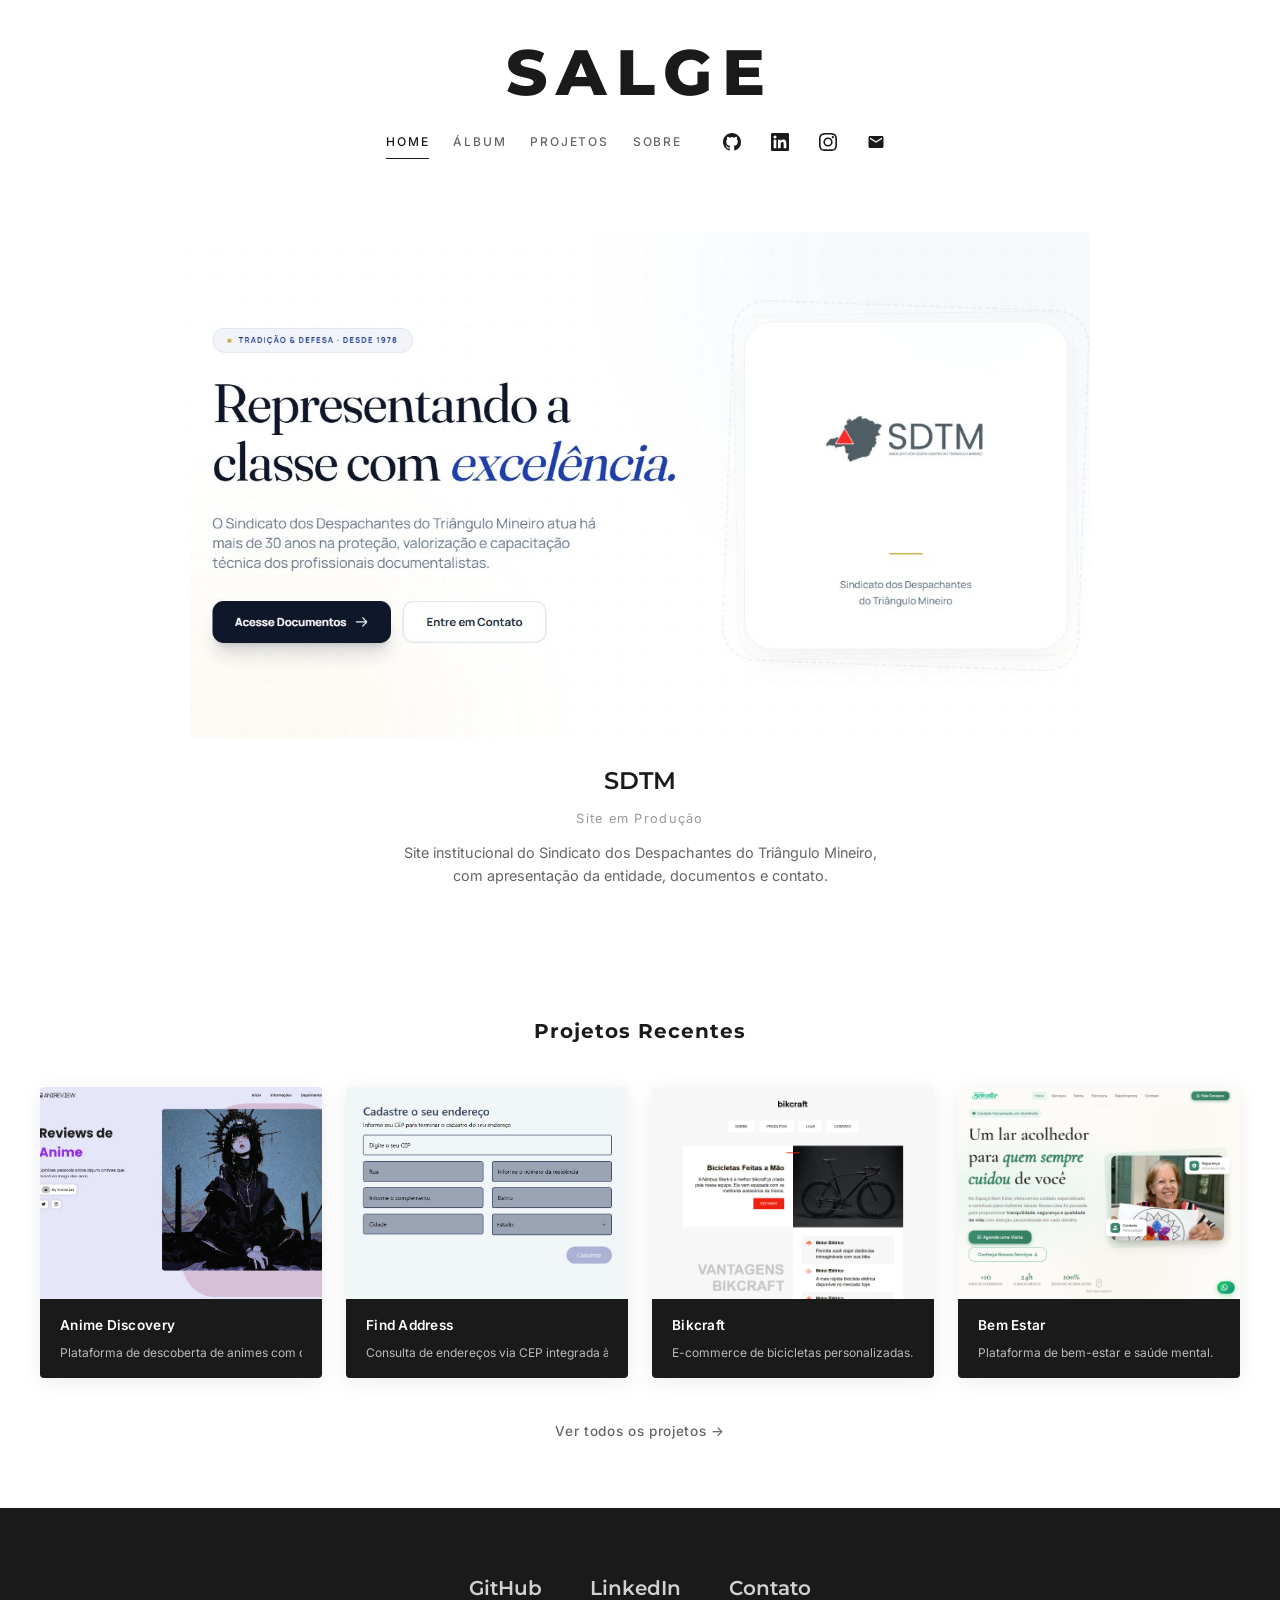
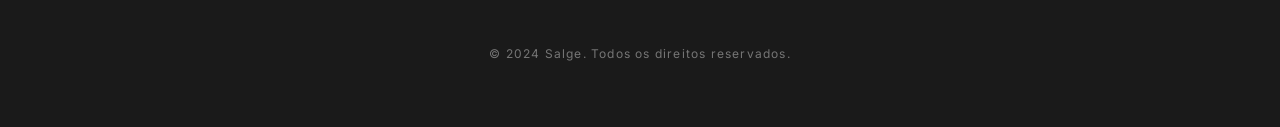
==== index.html @ 6a8a320b "Publica o portfólio estático da Salge. Inclui as páginas, o álbum otimizado, o currículo e o manifes" ====
<!DOCTYPE html>
<html lang="pt-BR">
<head>
    <meta charset="UTF-8">
    <meta name="viewport" content="width=device-width, initial-scale=1.0">
    <title>Salge</title>
    <link rel="icon" href="img/icon.png" type="image/png">
    <link rel="preconnect" href="https://fonts.googleapis.com">
    <link rel="preconnect" href="https://fonts.gstatic.com" crossorigin>
    <link href="https://fonts.googleapis.com/css2?family=Inter:wght@300;400;500;600&family=Montserrat:wght@700;800;900&display=swap" rel="stylesheet">
    <link rel="stylesheet" href="styles.css">
</head>
<body>
    <!-- Header -->
    <header class="header">
        <h1 class="header-logo">
            <a href="index.html">SALGE</a>
        </h1>
        
        <div class="header-nav-social">
            <nav class="header-nav">
                <a href="index.html" class="nav-link active">HOME</a>
                <a href="albuns.html" class="nav-link">ÁLBUM</a>
                <a href="projetos.html" class="nav-link">PROJETOS</a>
                <a href="sobre.html" class="nav-link">SOBRE</a>
            </nav>
            
            <div class="header-social">
                <a href="https://github.com/vinicius-salge/" target="_blank" class="social-icon" aria-label="GitHub">
                    <svg width="22" height="22" viewBox="0 0 24 24" fill="currentColor">
                        <path d="M12 0C5.37 0 0 5.37 0 12c0 5.31 3.435 9.795 8.205 11.385.6.105.825-.255.825-.57 0-.285-.015-1.23-.015-2.235-3.015.555-3.795-.735-4.035-1.41-.135-.345-.72-1.41-1.23-1.695-.42-.225-1.02-.78-.015-.795.945-.015 1.62.87 1.845 1.23 1.08 1.815 2.805 1.305 3.495.99.105-.78.42-1.305.765-1.605-2.67-.3-5.46-1.335-5.46-5.925 0-1.305.465-2.385 1.23-3.225-.12-.3-.54-1.53.12-3.18 0 0 1.005-.315 3.3 1.23.96-.27 1.98-.405 3-.405s2.04.135 3 .405c2.295-1.56 3.3-1.23 3.3-1.23.66 1.65.24 2.88.12 3.18.765.84 1.23 1.905 1.23 3.225 0 4.605-2.805 5.625-5.475 5.925.435.375.81 1.095.81 2.22 0 1.605-.015 2.895-.015 3.3 0 .315.225.69.825.57A12.02 12.02 0 0024 12c0-6.63-5.37-12-12-12z"/>
                    </svg>
                </a>
                <a href="https://www.linkedin.com/in/vinicius-salge/" target="_blank" class="social-icon" aria-label="LinkedIn">
                    <svg width="22" height="22" viewBox="0 0 24 24" fill="currentColor">
                        <path d="M20.447 20.452h-3.554v-5.569c0-1.328-.027-3.037-1.852-3.037-1.853 0-2.136 1.445-2.136 2.939v5.667H9.351V9h3.414v1.561h.046c.477-.9 1.637-1.85 3.37-1.85 3.601 0 4.267 2.37 4.267 5.455v6.286zM5.337 7.433a2.062 2.062 0 01-2.063-2.065 2.064 2.064 0 112.063 2.065zm1.782 13.019H3.555V9h3.564v11.452zM22.225 0H1.771C.792 0 0 .774 0 1.729v20.542C0 23.227.792 24 1.771 24h20.451C23.2 24 24 23.227 24 22.271V1.729C24 .774 23.2 0 22.222 0h.003z"/>
                    </svg>
                </a>
                <a href="https://www.instagram.com/png.salge_/" target="_blank" class="social-icon" aria-label="Instagram">
                    <svg width="22" height="22" viewBox="0 0 24 24" fill="currentColor">
                        <path d="M12 2.163c3.204 0 3.584.012 4.85.07 3.252.148 4.771 1.691 4.919 4.919.058 1.265.069 1.645.069 4.849 0 3.205-.012 3.584-.069 4.849-.149 3.225-1.664 4.771-4.919 4.919-1.266.058-1.644.07-4.85.07-3.204 0-3.584-.012-4.849-.07-3.26-.149-4.771-1.699-4.919-4.92-.058-1.265-.07-1.644-.07-4.849 0-3.204.013-3.583.07-4.849.149-3.227 1.664-4.771 4.919-4.919 1.266-.057 1.645-.069 4.849-.069zM12 0C8.741 0 8.333.014 7.053.072 2.695.272.273 2.69.073 7.052.014 8.333 0 8.741 0 12c0 3.259.014 3.668.072 4.948.2 4.358 2.618 6.78 6.98 6.98C8.333 23.986 8.741 24 12 24c3.259 0 3.668-.014 4.948-.072 4.354-.2 6.782-2.618 6.979-6.98.059-1.28.073-1.689.073-4.948 0-3.259-.014-3.667-.072-4.947-.196-4.354-2.617-6.78-6.979-6.98C15.668.014 15.259 0 12 0zm0 5.838a6.162 6.162 0 100 12.324 6.162 6.162 0 000-12.324zM12 16a4 4 0 110-8 4 4 0 010 8zm6.406-11.845a1.44 1.44 0 100 2.881 1.44 1.44 0 000-2.881z"/>
                    </svg>
                </a>
                <a href="mailto:dev.salgez@gmail.com" class="social-icon" aria-label="Email">
                    <svg width="22" height="22" viewBox="0 0 24 24" fill="currentColor">
                        <path d="M20 4H4c-1.1 0-1.99.9-1.99 2L2 18c0 1.1.9 2 2 2h16c1.1 0 2-.9 2-2V6c0-1.1-.9-2-2-2zm0 4l-8 5-8-5V6l8 5 8-5v2z"/>
                    </svg>
                </a>
            </div>
        </div>
    </header>

    <!-- Main Content -->
    <main class="main">
        <!-- Featured Project -->
        <section class="featured">
            <div class="featured-card">
                <a href="https://www.sdtm.com.br/" target="_blank" class="featured-link">
                    <div class="featured-image">
                        <img src="img/projetos/sdtm.jpg" alt="SDTM — Sindicato dos Despachantes do Triângulo Mineiro">
                    </div>
                    <div class="featured-info">
                        <h2 class="featured-title">SDTM</h2>
                        <p class="featured-year">Site em Produção</p>
                        <p class="featured-description">
                            Site institucional do Sindicato dos Despachantes do Triângulo Mineiro,
                            com apresentação da entidade, documentos e contato.
                        </p>
                    </div>
                </a>
            </div>
        </section>

        <!-- Projects Preview -->
        <section class="preview-section">
            <h2 class="section-title">Projetos Recentes</h2>
            <div class="projects-grid">
                <a href="projetos.html" class="project-card">
                    <div class="project-image">
                        <img src="img/projetos/anime-discovery.jpg" alt="Anime Discovery">
                    </div>
                    <div class="project-info">
                        <h3 class="project-title">Anime Discovery</h3>
                        <p class="project-description">Plataforma de descoberta de animes com consumo de API.</p>
                    </div>
                </a>

                <a href="projetos.html" class="project-card">
                    <div class="project-image">
                        <img src="img/projetos/find-address.jpg" alt="Find Address">
                    </div>
                    <div class="project-info">
                        <h3 class="project-title">Find Address</h3>
                        <p class="project-description">Consulta de endereços via CEP integrada à API ViaCEP.</p>
                    </div>
                </a>

                <a href="projetos.html" class="project-card">
                    <div class="project-image">
                        <img src="img/projetos/bikcraft.jpg" alt="Bikcraft">
                    </div>
                    <div class="project-info">
                        <h3 class="project-title">Bikcraft</h3>
                        <p class="project-description">E-commerce de bicicletas personalizadas.</p>
                    </div>
                </a>

                <a href="projetos.html" class="project-card">
                    <div class="project-image">
                        <img src="img/projetos/bem-estar.jpg" alt="Bem Estar">
                    </div>
                    <div class="project-info">
                        <h3 class="project-title">Bem Estar</h3>
                        <p class="project-description">Plataforma de bem-estar e saúde mental.</p>
                    </div>
                </a>
            </div>
            <div class="view-all">
                <a href="projetos.html" class="view-all-link">Ver todos os projetos →</a>
            </div>
        </section>


    </main>

    <!-- Footer -->
    <footer class="footer">
        <div class="footer-links">
            <a href="https://github.com/vinicius-salge/" target="_blank" class="footer-link">GitHub</a>
            <a href="https://www.linkedin.com/in/vinicius-salge/" target="_blank" class="footer-link">LinkedIn</a>
            <a href="mailto:dev.salgez@gmail.com" class="footer-link">Contato</a>
        </div>
        <p class="footer-copy">© 2024 Salge. Todos os direitos reservados.</p>
    </footer>

    <script src="script.js"></script>
</body>
</html>
---- styles.css ----
/* ========================================
   SALGE Portfolio - Estilos
   ======================================== */

/* Variáveis CSS */
:root {
    --color-bg: #ffffff;
    --color-bg-alt: #f5f5f5;
    --color-text: #1a1a1a;
    --color-text-muted: #666666;
    --color-text-light: #999999;
    --color-border: #e5e5e5;
    --color-card-bg: #1a1a1a;
    --font-display: 'Montserrat', -apple-system, BlinkMacSystemFont, sans-serif;
    --font-body: 'Inter', -apple-system, BlinkMacSystemFont, sans-serif;
    --transition-smooth: cubic-bezier(0.4, 0, 0.2, 1);
    --shadow-soft: 0 4px 20px rgba(0, 0, 0, 0.08);
    --shadow-hover: 0 8px 40px rgba(0, 0, 0, 0.12);
}

/* Reset e Base */
*, *::before, *::after {
    margin: 0;
    padding: 0;
    box-sizing: border-box;
}

html {
    scroll-behavior: smooth;
    font-size: 16px;
}

body {
    font-family: var(--font-body);
    background-color: var(--color-bg);
    color: var(--color-text);
    line-height: 1.6;
    -webkit-font-smoothing: antialiased;
    -moz-osx-font-smoothing: grayscale;
    overflow-x: hidden;
}

img {
    max-width: 100%;
    height: auto;
    display: block;
}

a {
    color: inherit;
    text-decoration: none;
}

/* ========================================
   HEADER - Estilo igual ao print
   ======================================== */

.header {
    padding: 2.5rem 2rem;
    display: flex;
    flex-direction: column;
    align-items: center;
    gap: 1.25rem;
    max-width: 1400px;
    margin: 0 auto;
}

/* Logo centralizado */
.header-logo {
    font-family: var(--font-display);
    font-size: 4rem;
    font-weight: 800;
    letter-spacing: 0.15em;
    line-height: 1;
}

.header-logo a {
    color: var(--color-text);
    transition: opacity 0.3s var(--transition-smooth);
}

.header-logo a:hover {
    opacity: 0.7;
}

/* Container de navegação e social */
.header-nav-social {
    display: flex;
    align-items: center;
    gap: 2rem;
    flex-wrap: wrap;
    justify-content: center;
}

/* Navegação */
.header-nav {
    display: flex;
    gap: 1.5rem;
}

.nav-link {
    font-family: var(--font-body);
    font-size: 0.75rem;
    font-weight: 500;
    letter-spacing: 0.15em;
    text-transform: uppercase;
    color: var(--color-text-muted);
    transition: color 0.3s var(--transition-smooth);
    position: relative;
}

.nav-link:hover,
.nav-link.active {
    color: var(--color-text);
}

.nav-link.active::after {
    content: "";
    position: absolute;
    left: 0;
    right: 0;
    bottom: -0.45rem;
    height: 1px;
    background-color: currentColor;
}

/* Social */
.header-social {
    display: flex;
    gap: 0.75rem;
}

.social-icon {
    width: 36px;
    height: 36px;
    display: flex;
    align-items: center;
    justify-content: center;
    color: var(--color-text);
    border-radius: 50%;
    transition: all 0.3s var(--transition-smooth);
}

.social-icon:hover {
    background-color: var(--color-bg-alt);
    transform: translateY(-2px);
}

.social-icon svg {
    width: 18px;
    height: 18px;
}

/* ========================================
   MAIN CONTENT
   ======================================== */

.main {
    min-height: calc(100vh - 200px);
}

/* Page Header */
.page-header {
    text-align: center;
    padding: 3rem 2rem;
}

.page-title {
    font-family: var(--font-display);
    font-size: 2rem;
    font-weight: 700;
    letter-spacing: 0.05em;
    margin-bottom: 0.75rem;
}

.page-description {
    font-family: var(--font-body);
    font-size: 0.95rem;
    color: var(--color-text-muted);
    max-width: 500px;
    margin: 0 auto;
}

/* ========================================
   FEATURED SECTION
   ======================================== */

.featured {
    padding: 2rem 2rem 4rem;
    display: flex;
    justify-content: center;
}

.featured-card {
    width: 100%;
    max-width: 900px;
}

.featured-link {
    display: block;
}

.featured-image {
    width: 100%;
    aspect-ratio: 16 / 9;
    overflow: hidden;
    border-radius: 4px;
    margin-bottom: 1.5rem;
}

.featured-image img {
    width: 100%;
    height: 100%;
    object-fit: cover;
    transition: transform 0.6s var(--transition-smooth);
}

.featured-link:hover .featured-image img {
    transform: scale(1.03);
}

.featured-info {
    text-align: center;
}

.featured-title {
    font-family: var(--font-display);
    font-size: 1.5rem;
    font-weight: 600;
    margin-bottom: 0.5rem;
    color: var(--color-text);
}

.featured-year {
    font-family: var(--font-body);
    font-size: 0.8rem;
    color: var(--color-text-light);
    letter-spacing: 0.1em;
    margin-bottom: 0.75rem;
}

.featured-description {
    font-family: var(--font-body);
    font-size: 0.9rem;
    color: var(--color-text-muted);
    max-width: 500px;
    margin: 0 auto;
}

/* ========================================
   PREVIEW SECTIONS
   ======================================== */

.preview-section {
    padding: 4rem 2rem;
}

.preview-section--alt {
    background-color: var(--color-bg-alt);
}

.section-title {
    font-family: var(--font-display);
    font-size: 1.25rem;
    font-weight: 700;
    letter-spacing: 0.05em;
    text-align: center;
    margin-bottom: 2.5rem;
}

/* ========================================
   PROJECTS GRID
   ======================================== */

.projects-grid {
    display: grid;
    grid-template-columns: repeat(4, 1fr);
    gap: 1.5rem;
    max-width: 1200px;
    margin: 0 auto;
}

.project-card {
    background: white;
    border-radius: 4px;
    overflow: hidden;
    box-shadow: var(--shadow-soft);
    transition: all 0.4s var(--transition-smooth);
    display: block;
}

.project-card:hover {
    transform: translateY(-8px);
    box-shadow: var(--shadow-hover);
}

.project-image {
    width: 100%;
    aspect-ratio: 4 / 3;
    overflow: hidden;
}

.project-image img {
    width: 100%;
    height: 100%;
    object-fit: cover;
    transition: transform 0.5s var(--transition-smooth);
}

.project-card:hover .project-image img {
    transform: scale(1.08);
}

.project-badge {
    position: absolute;
    top: 0.75rem;
    right: 0.75rem;
    width: 28px;
    height: 28px;
    background-color: white;
    border-radius: 50%;
    display: flex;
    align-items: center;
    justify-content: center;
    color: var(--color-text);
    box-shadow: 0 2px 8px rgba(0, 0, 0, 0.15);
    transition: transform 0.3s var(--transition-smooth);
}

.project-card:hover .project-badge {
    transform: scale(1.1);
}

.project-badge--live {
    width: auto;
    height: auto;
    padding: 0.35rem 0.75rem;
    border-radius: 4px;
    font-family: var(--font-body);
    font-size: 0.7rem;
    font-weight: 600;
    letter-spacing: 0.05em;
    text-transform: uppercase;
}

.project-info {
    background-color: var(--color-card-bg);
    padding: 1rem 1.25rem;
}

.project-title {
    font-family: var(--font-body);
    font-size: 0.85rem;
    font-weight: 600;
    color: white;
    letter-spacing: 0.02em;
    margin-bottom: 0.5rem;
}

.project-description {
    font-family: var(--font-body);
    font-size: 0.75rem;
    color: rgba(255, 255, 255, 0.7);
    line-height: 1.5;
    display: -webkit-box;
    -webkit-line-clamp: 2;
    -webkit-box-orient: vertical;
    overflow: hidden;
    white-space: nowrap;
    overflow: hidden;
    text-overflow: ellipsis;
}

.view-all {
    text-align: center;
    margin-top: 2.5rem;
}

.view-all-link {
    font-family: var(--font-body);
    font-size: 0.85rem;
    font-weight: 500;
    color: var(--color-text-muted);
    letter-spacing: 0.05em;
    transition: color 0.3s var(--transition-smooth);
}

.view-all-link:hover {
    color: var(--color-text);
}

/* ========================================
   PROJECTS PAGE
   ======================================== */

.projects-page {
    padding: 0 2rem 4rem;
}

.projects-page .projects-grid {
    max-width: 1200px;
}

/* ========================================
   MASONRY GALLERY
   ======================================== */

.gallery-section {
    padding: 0 2rem 4rem;
}

.masonry-grid {
    column-count: 4;
    column-gap: 1rem;
    max-width: 1400px;
    margin: 0 auto;
}

.masonry-column {
    display: flex;
    flex-direction: column;
    gap: 1rem;
}

.masonry-item {
    position: relative;
    overflow: hidden;
    border-radius: 4px;
    cursor: pointer;
    margin-bottom: 1rem;
    break-inside: avoid;
}

.masonry-item img {
    width: 100%;
    height: auto;
    transition: transform 0.5s var(--transition-smooth);
}

.masonry-item:hover img {
    transform: scale(1.05);
}

.masonry-overlay {
    position: absolute;
    bottom: 0;
    left: 0;
    right: 0;
    padding: 1.5rem 1rem 1rem;
    background: linear-gradient(transparent, rgba(0,0,0,0.7));
    opacity: 0;
    transition: opacity 0.3s var(--transition-smooth);
}

.masonry-item:hover .masonry-overlay {
    opacity: 1;
}

.masonry-title {
    font-family: var(--font-body);
    font-size: 0.8rem;
    font-weight: 500;
    color: white;
    letter-spacing: 0.05em;
}

/* ========================================
   FOOTER
   ======================================== */

.footer {
    padding: 4rem 2rem;
    background-color: var(--color-text);
    color: white;
}

.footer-links {
    display: flex;
    justify-content: center;
    gap: 3rem;
    margin-bottom: 2.5rem;
    flex-wrap: wrap;
}

.footer-link {
    font-family: var(--font-display);
    font-size: 1.25rem;
    font-weight: 600;
    color: white;
    opacity: 0.8;
    transition: opacity 0.3s var(--transition-smooth);
}

.footer-link:hover {
    opacity: 1;
}

.footer-copy {
    font-family: var(--font-body);
    font-size: 0.75rem;
    color: rgba(255, 255, 255, 0.4);
    letter-spacing: 0.1em;
    text-align: center;
}

/* ========================================
   ANIMAÇÕES
   ======================================== */

.fade-in {
    opacity: 0;
    transform: translateY(20px);
    transition: opacity 0.8s var(--transition-smooth), transform 0.8s var(--transition-smooth);
}

.fade-in.visible {
    opacity: 1;
    transform: translateY(0);
}

.slide-up {
    opacity: 0;
    transform: translateY(40px);
    transition: opacity 0.8s var(--transition-smooth), transform 0.8s var(--transition-smooth);
}

.slide-up.visible {
    opacity: 1;
    transform: translateY(0);
}

/* Stagger delay para cards */
.project-card:nth-child(1) { transition-delay: 0s; }
.project-card:nth-child(2) { transition-delay: 0.1s; }
.project-card:nth-child(3) { transition-delay: 0.2s; }
.project-card:nth-child(4) { transition-delay: 0.3s; }
.project-card:nth-child(5) { transition-delay: 0.4s; }
.project-card:nth-child(6) { transition-delay: 0.5s; }
.project-card:nth-child(7) { transition-delay: 0.6s; }
.project-card:nth-child(8) { transition-delay: 0.7s; }

/* ========================================
   RESPONSIVIDADE
   ======================================== */

/* Tablets */
@media (max-width: 1024px) {
    .header {
        padding: 2rem 1.5rem;
    }

    .header-logo {
        font-size: 3rem;
    }

    .header-nav-social {
        gap: 1.5rem;
    }

    .projects-grid {
        grid-template-columns: repeat(3, 1fr);
    }

    .masonry-grid {
        column-count: 3;
    }
}

/* Tablets pequenos */
@media (max-width: 768px) {
    .header {
        padding: 1.5rem;
    }

    .header-logo {
        font-size: 2rem;
    }

    .header-nav {
        gap: 1rem;
    }

    .nav-link {
        font-size: 0.7rem;
    }

    .projects-grid {
        grid-template-columns: repeat(2, 1fr);
        gap: 1rem;
    }

    .masonry-grid {
        column-count: 2;
    }

    .featured-image {
        aspect-ratio: 16 / 10;
    }

    .featured-title {
        font-size: 1.25rem;
    }

    .footer-links {
        gap: 2rem;
    }

    .footer-link {
        font-size: 1.1rem;
    }
}

/* Mobile */
@media (max-width: 480px) {
    .header {
        padding: 1.5rem 1rem;
        gap: 1rem;
    }

    .header-logo {
        font-size: 2.25rem;
    }

    .header-nav-social {
        flex-direction: column;
        gap: 1rem;
    }

    .header-nav {
        gap: 1rem;
    }

    .nav-link {
        font-size: 0.7rem;
    }

    .social-icon {
        width: 32px;
        height: 32px;
    }

    .social-icon svg {
        width: 16px;
        height: 16px;
    }

    .featured {
        padding: 1rem 1rem 3rem;
    }

    .preview-section {
        padding: 3rem 1rem;
    }

    .projects-grid {
        grid-template-columns: 1fr;
        max-width: 400px;
    }

    .masonry-grid {
        column-count: 1;
    }

    .masonry-column {
        gap: 0.75rem;
    }

    .gallery-section {
        padding: 0 1rem 3rem;
    }

    .page-header {
        padding: 2rem 1rem;
    }

    .page-title {
        font-size: 1.5rem;
    }

    .footer {
        padding: 3rem 1rem;
    }

    .footer-links {
        flex-direction: column;
        gap: 1rem;
    }
}

/* ========================================
   ACESSIBILIDADE
   ======================================== */

@media (prefers-reduced-motion: reduce) {
    *,
    *::before,
    *::after {
        animation-duration: 0.01ms !important;
        animation-iteration-count: 1 !important;
        transition-duration: 0.01ms !important;
    }
    
    html {
        scroll-behavior: auto;
    }
}

/* Foco visível para navegação por teclado */
a:focus-visible,
button:focus-visible {
    outline: 2px solid var(--color-text);
    outline-offset: 4px;
}

.social-icon:focus-visible {
    outline-offset: 2px;
}

/* ========================================
   PÁGINA SOBRE
   ======================================== */

.about-section {
    padding: 2rem 2rem 6rem;
}

.about-container {
    display: grid;
    grid-template-columns: 400px 1fr;
    gap: 4rem;
    max-width: 1000px;
    margin: 0 auto;
    align-items: start;
}

.about-image {
    position: sticky;
    top: 2rem;
}

.about-image img {
    width: 100%;
    height: auto;
    border-radius: 4px;
    object-fit: cover;
}

.about-content {
    padding-top: 0.5rem;
}

.about-title {
    font-family: var(--font-display);
    font-size: 2rem;
    font-weight: 700;
    letter-spacing: 0.05em;
    margin-bottom: 2rem;
}

.about-text {
    display: flex;
    flex-direction: column;
    gap: 1.25rem;
    margin-bottom: 3rem;
}

.about-text p {
    font-family: var(--font-body);
    font-size: 1rem;
    line-height: 1.8;
    color: var(--color-text-muted);
}

.about-skills {
    margin-bottom: 3rem;
}

.skills-title,
.contact-title {
    font-family: var(--font-display);
    font-size: 1rem;
    font-weight: 700;
    letter-spacing: 0.05em;
    margin-bottom: 1rem;
    text-transform: uppercase;
}

.skills-list {
    display: flex;
    flex-wrap: wrap;
    gap: 0.75rem;
    list-style: none;
}

.skill-tag {
    font-family: var(--font-body);
    font-size: 0.8rem;
    font-weight: 500;
    color: var(--color-text-muted);
    background-color: var(--color-bg-alt);
    padding: 0.5rem 1rem;
    border-radius: 4px;
    transition: all 0.3s var(--transition-smooth);
}

.skill-tag:hover {
    background-color: var(--color-text);
    color: white;
}

.about-contact {
    padding-top: 1rem;
    border-top: 1px solid var(--color-border);
}

.contact-text {
    font-family: var(--font-body);
    font-size: 0.95rem;
    color: var(--color-text-muted);
    margin-bottom: 0.75rem;
}

.contact-email {
    font-family: var(--font-body);
    font-size: 1rem;
    font-weight: 500;
    color: var(--color-text);
    position: relative;
    display: inline-block;
}

.contact-email::after {
    content: '';
    position: absolute;
    bottom: -2px;
    left: 0;
    width: 100%;
    height: 1px;
    background-color: var(--color-text);
    transform: scaleX(0);
    transform-origin: right;
    transition: transform 0.3s var(--transition-smooth);
}

.contact-email:hover::after {
    transform: scaleX(1);
    transform-origin: left;
}

/* Página Sobre - Versão Simples (sem foto) */
.about-section--simple {
    padding: 4rem 2rem 6rem;
    display: flex;
    align-items: center;
    justify-content: center;
    min-height: calc(100vh - 300px);
}

.about-container--simple {
    display: block;
    max-width: 680px;
    text-align: center;
}

.about-kicker {
    font-family: var(--font-body);
    font-size: 0.75rem;
    font-weight: 500;
    letter-spacing: 0.16em;
    text-transform: uppercase;
    color: var(--color-text-light);
    margin-bottom: 0.75rem;
}

.about-section--simple .about-title {
    margin-bottom: 1.5rem;
}

.about-section--simple .about-skills {
    margin-bottom: 2.5rem;
}

.about-section--simple .skills-list {
    justify-content: center;
}

.about-actions {
    display: flex;
    justify-content: center;
    flex-wrap: wrap;
    gap: 0.75rem 2rem;
}

.about-content--simple {
    padding: 0;
}

.about-text--simple {
    margin-bottom: 2rem;
}

.about-text--simple p {
    font-size: 1.1rem;
    line-height: 1.8;
    color: var(--color-text-muted);
}

.about-text--simple p + p {
    margin-top: 1rem;
}

/* Responsividade - Sobre */
@media (max-width: 768px) {
    .about-container {
        grid-template-columns: 1fr;
        gap: 2rem;
    }

    .about-image {
        position: static;
        max-width: 300px;
        margin: 0 auto;
    }

    .about-title {
        font-size: 1.75rem;
        text-align: center;
    }

    .about-content {
        text-align: center;
    }

    .skills-list {
        justify-content: center;
    }
    
    .about-section--simple {
        padding: 3rem 1.5rem 5rem;
        min-height: auto;
    }
    
    .about-text--simple p {
        font-size: 1rem;
    }
}

@media (max-width: 480px) {
    .about-section {
        padding: 1rem 1rem 4rem;
    }

    .about-title {
        font-size: 1.5rem;
    }

    .about-text p {
        font-size: 0.95rem;
    }
    
    .about-section--simple {
        padding: 2rem 1rem 4rem;
    }
    
    .about-text--simple p {
        font-size: 0.95rem;
    }
}
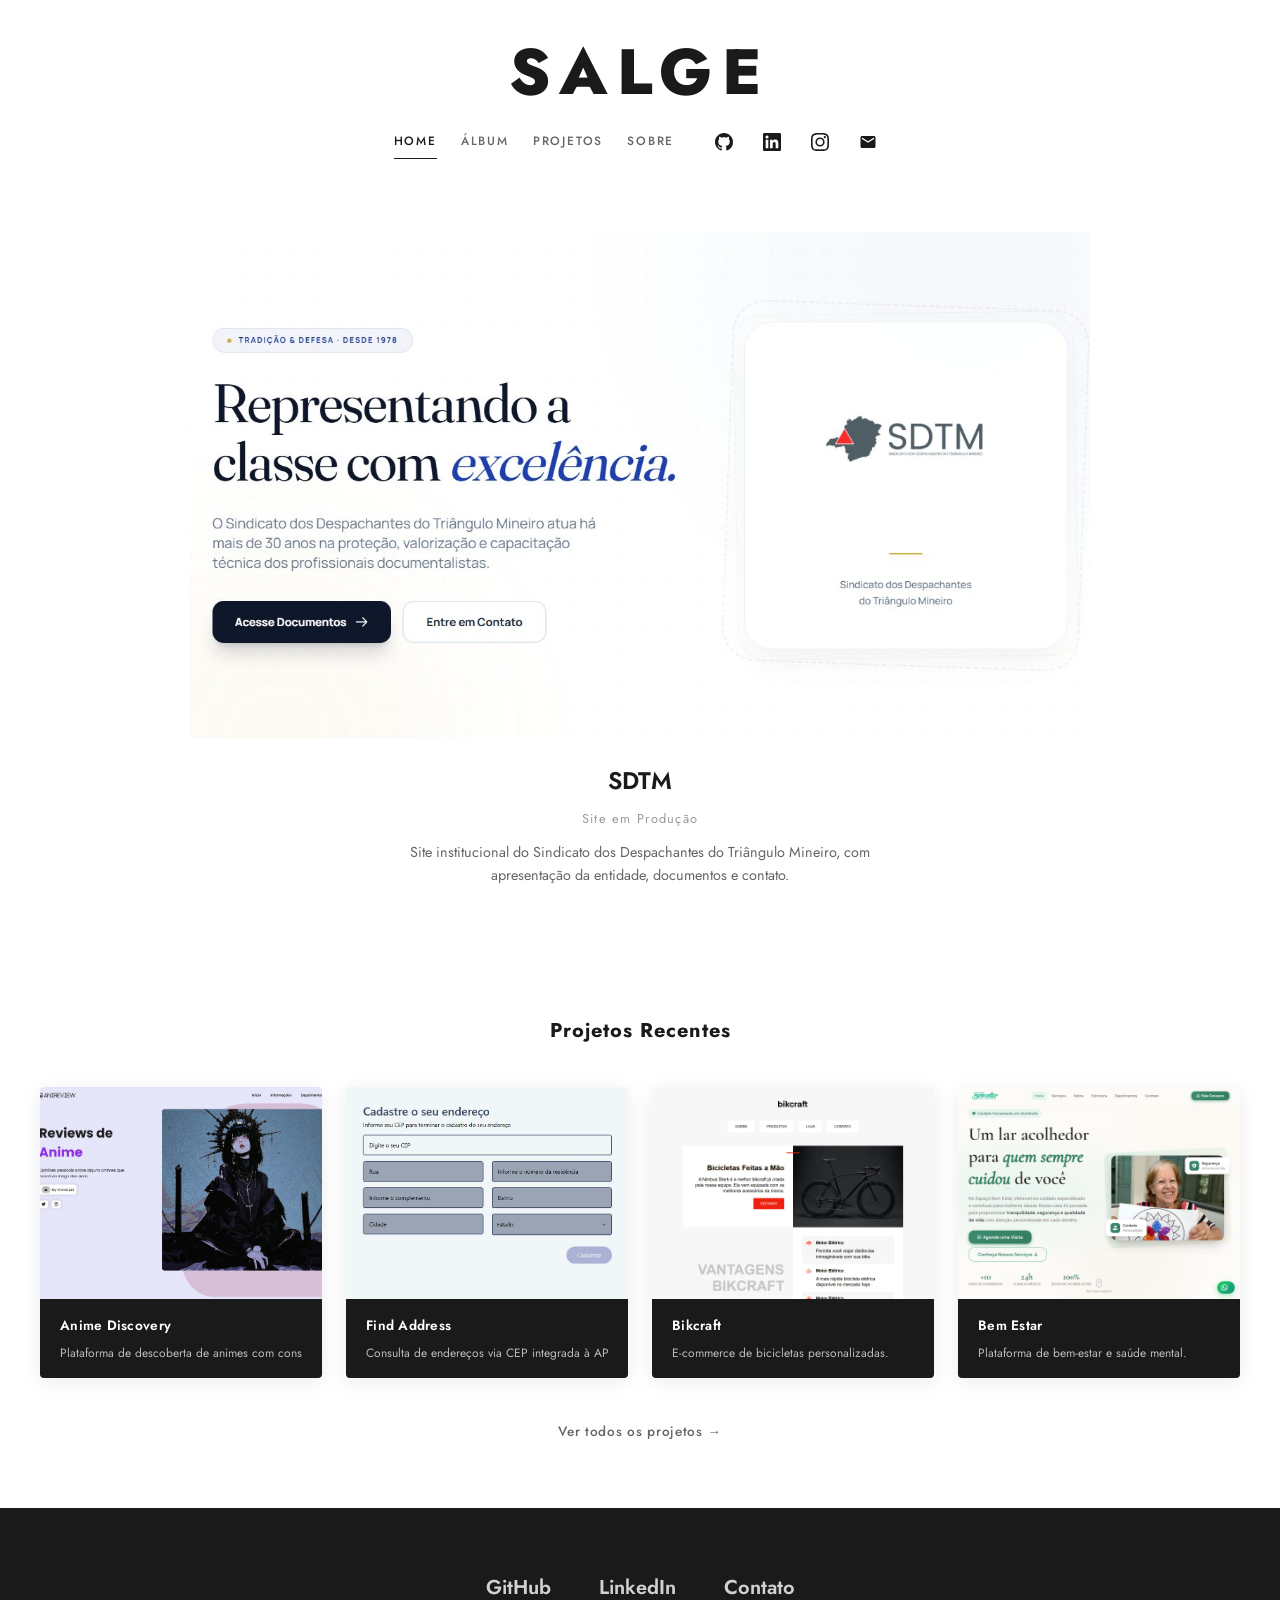
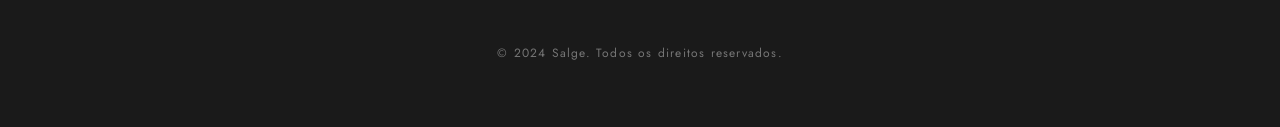
==== commit 3a424638: "Troca a tipografia para Jost, no mesmo desenho da Futura." ====
--- a/index.html
+++ b/index.html
@@ -7,7 +7,7 @@
     <link rel="icon" href="img/icon.png" type="image/png">
     <link rel="preconnect" href="https://fonts.googleapis.com">
     <link rel="preconnect" href="https://fonts.gstatic.com" crossorigin>
-    <link href="https://fonts.googleapis.com/css2?family=Inter:wght@300;400;500;600&family=Montserrat:wght@700;800;900&display=swap" rel="stylesheet">
+    <link href="https://fonts.googleapis.com/css2?family=Jost:wght@300;400;500;600;700;800&display=swap" rel="stylesheet">
     <link rel="stylesheet" href="styles.css">
 </head>
 <body>
--- a/styles.css
+++ b/styles.css
@@ -11,8 +11,8 @@
     --color-text-light: #999999;
     --color-border: #e5e5e5;
     --color-card-bg: #1a1a1a;
-    --font-display: 'Montserrat', -apple-system, BlinkMacSystemFont, sans-serif;
-    --font-body: 'Inter', -apple-system, BlinkMacSystemFont, sans-serif;
+    --font-display: 'Jost', Futura, 'Trebuchet MS', sans-serif;
+    --font-body: 'Jost', Futura, 'Trebuchet MS', sans-serif;
     --transition-smooth: cubic-bezier(0.4, 0, 0.2, 1);
     --shadow-soft: 0 4px 20px rgba(0, 0, 0, 0.08);
     --shadow-hover: 0 8px 40px rgba(0, 0, 0, 0.12);
